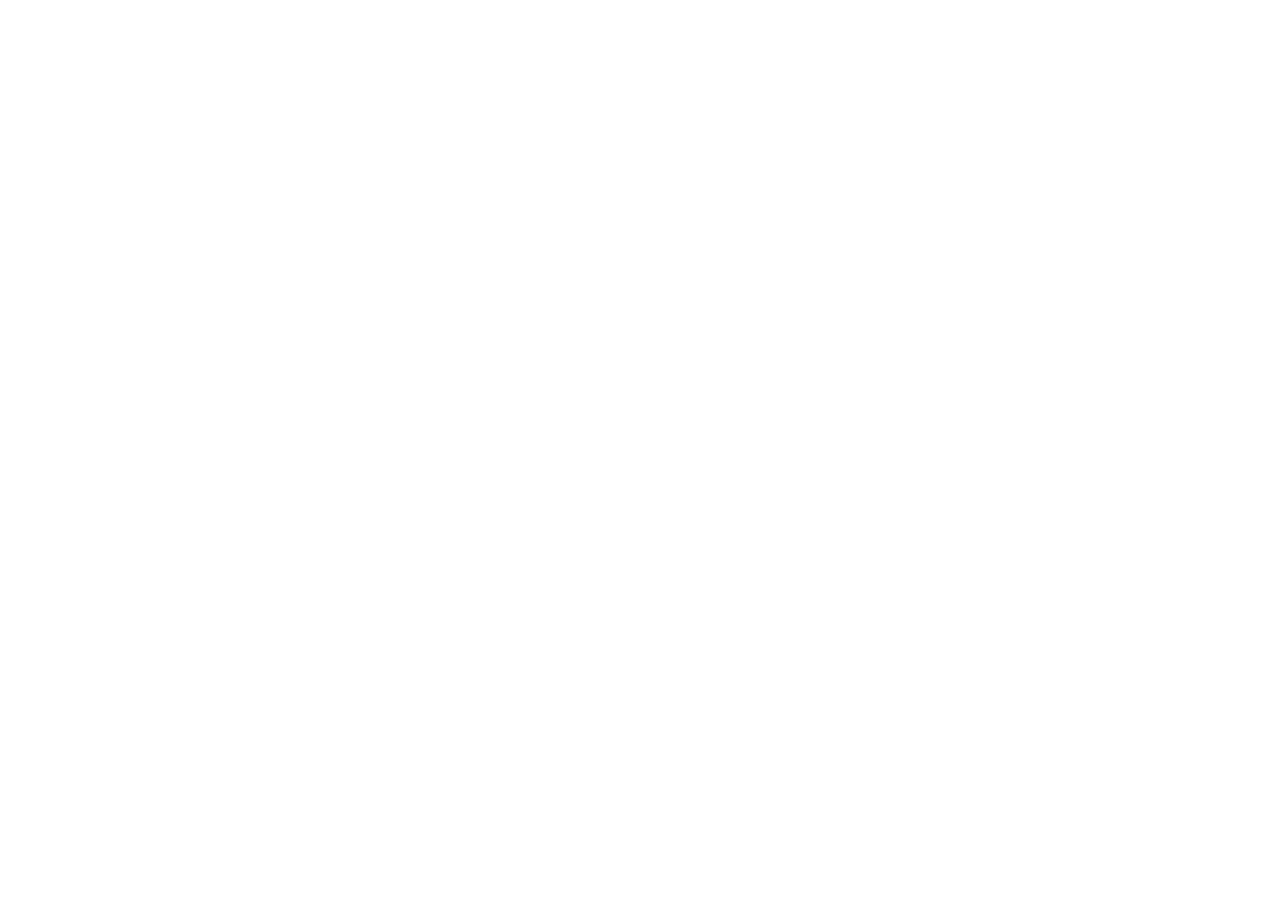
==== index.html @ 3a345330 "Create index.html" ====
<!DOCTYPE html>
<html lang="en">
<head>
  <meta charset="UTF-8">
  <meta name="viewport" content="width=device-width, initial-scale=1.0">
  <meta name="description" content="DVigezzi — Personal portfolio, professional services and creative work.">
  <title>DVigezzi | Personal Portfolio</title>
  <style>
    :root {
      --dark: #111827;
      --ink: #1f2937;
      --muted: #6b7280;
      --accent: #2563eb;
      --light: #f8fafc;
      --white: #ffffff;
    }

    * { box-sizing: border-box; margin: 0; padding: 0; }

    html { scroll-behavior: smooth; }
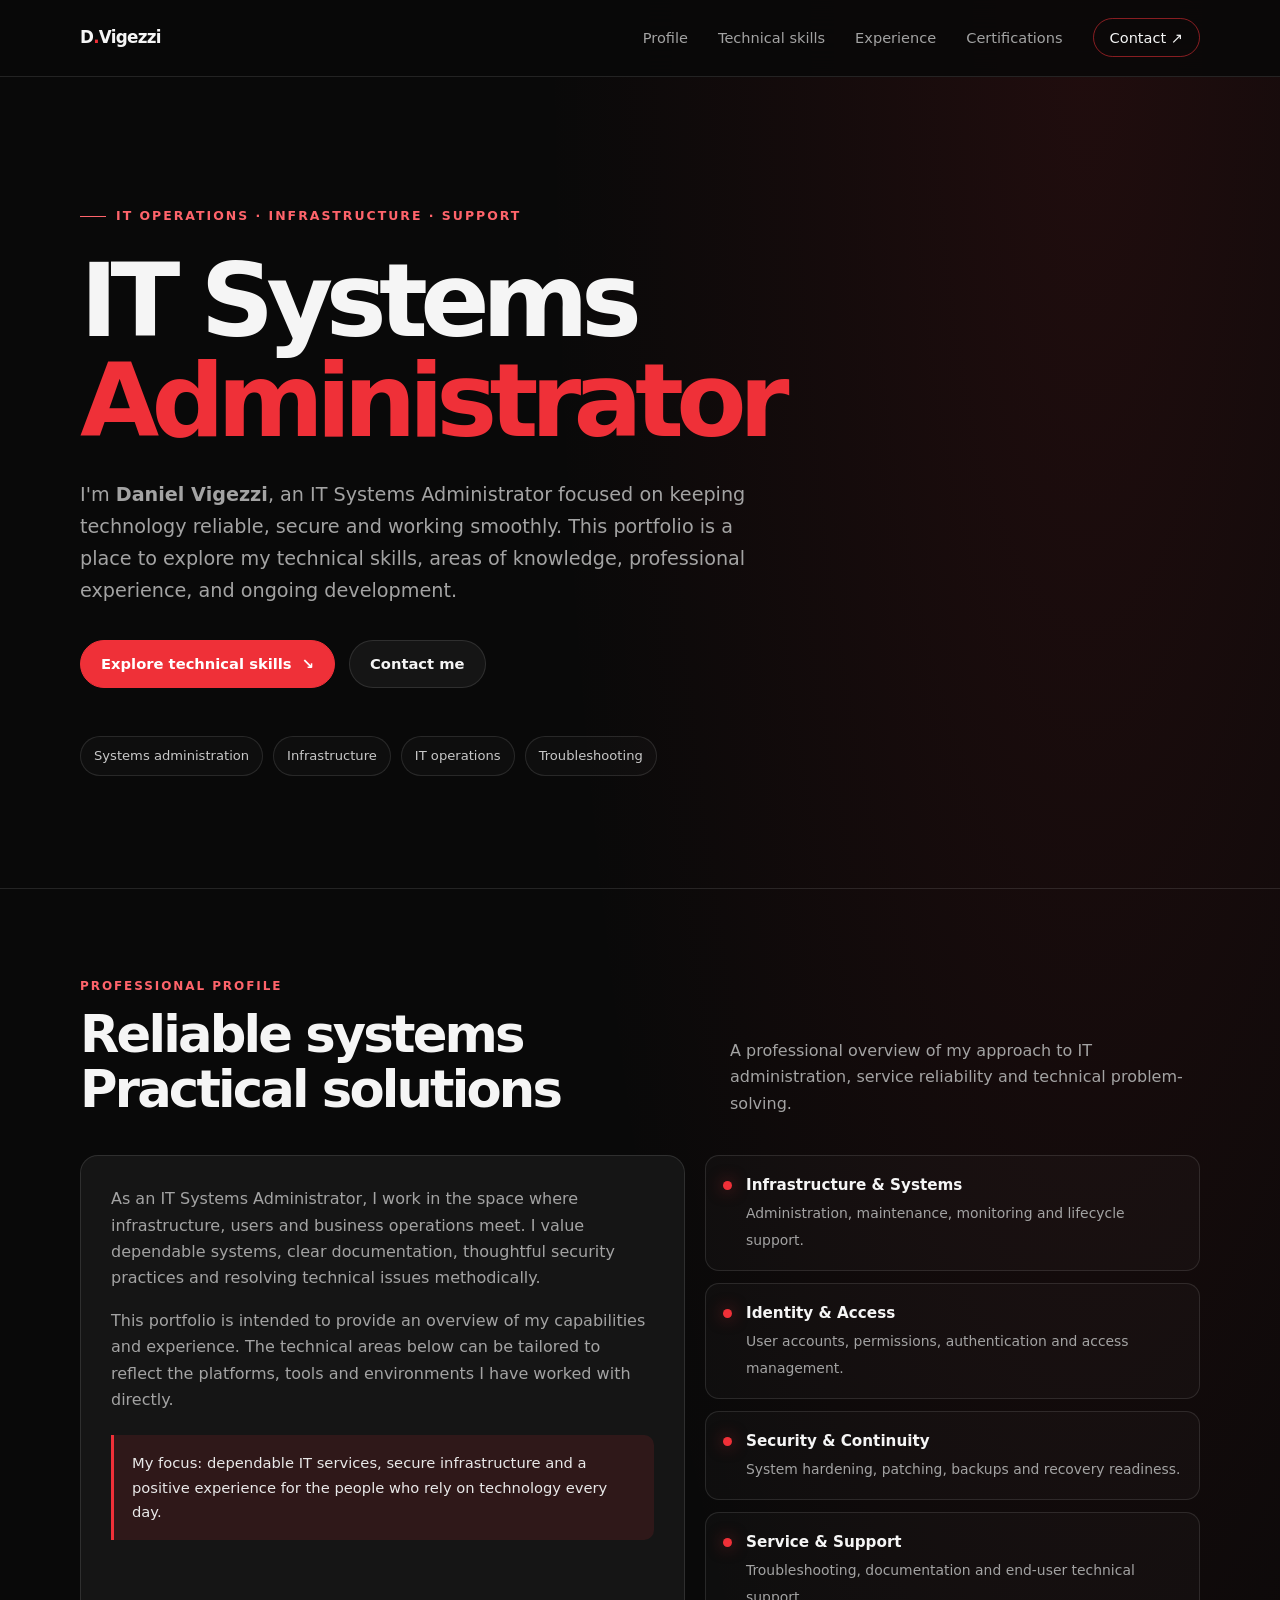
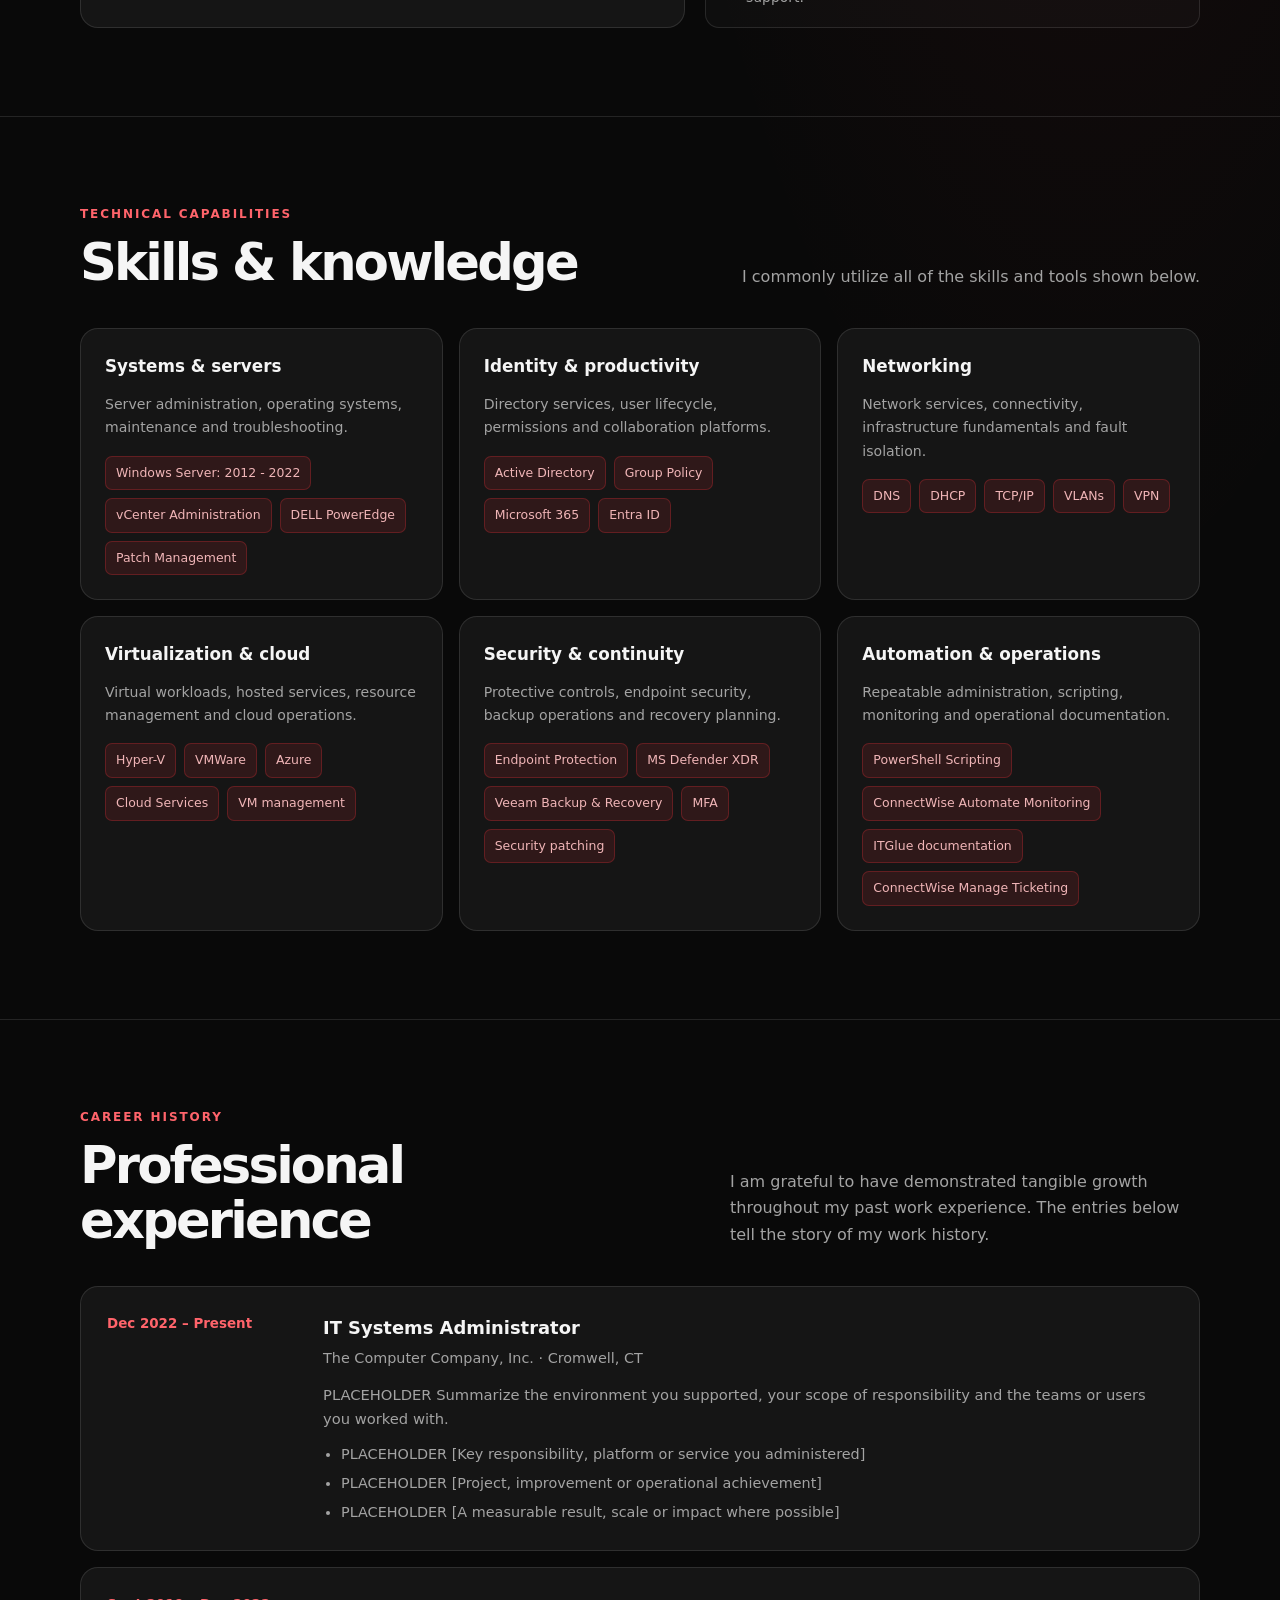
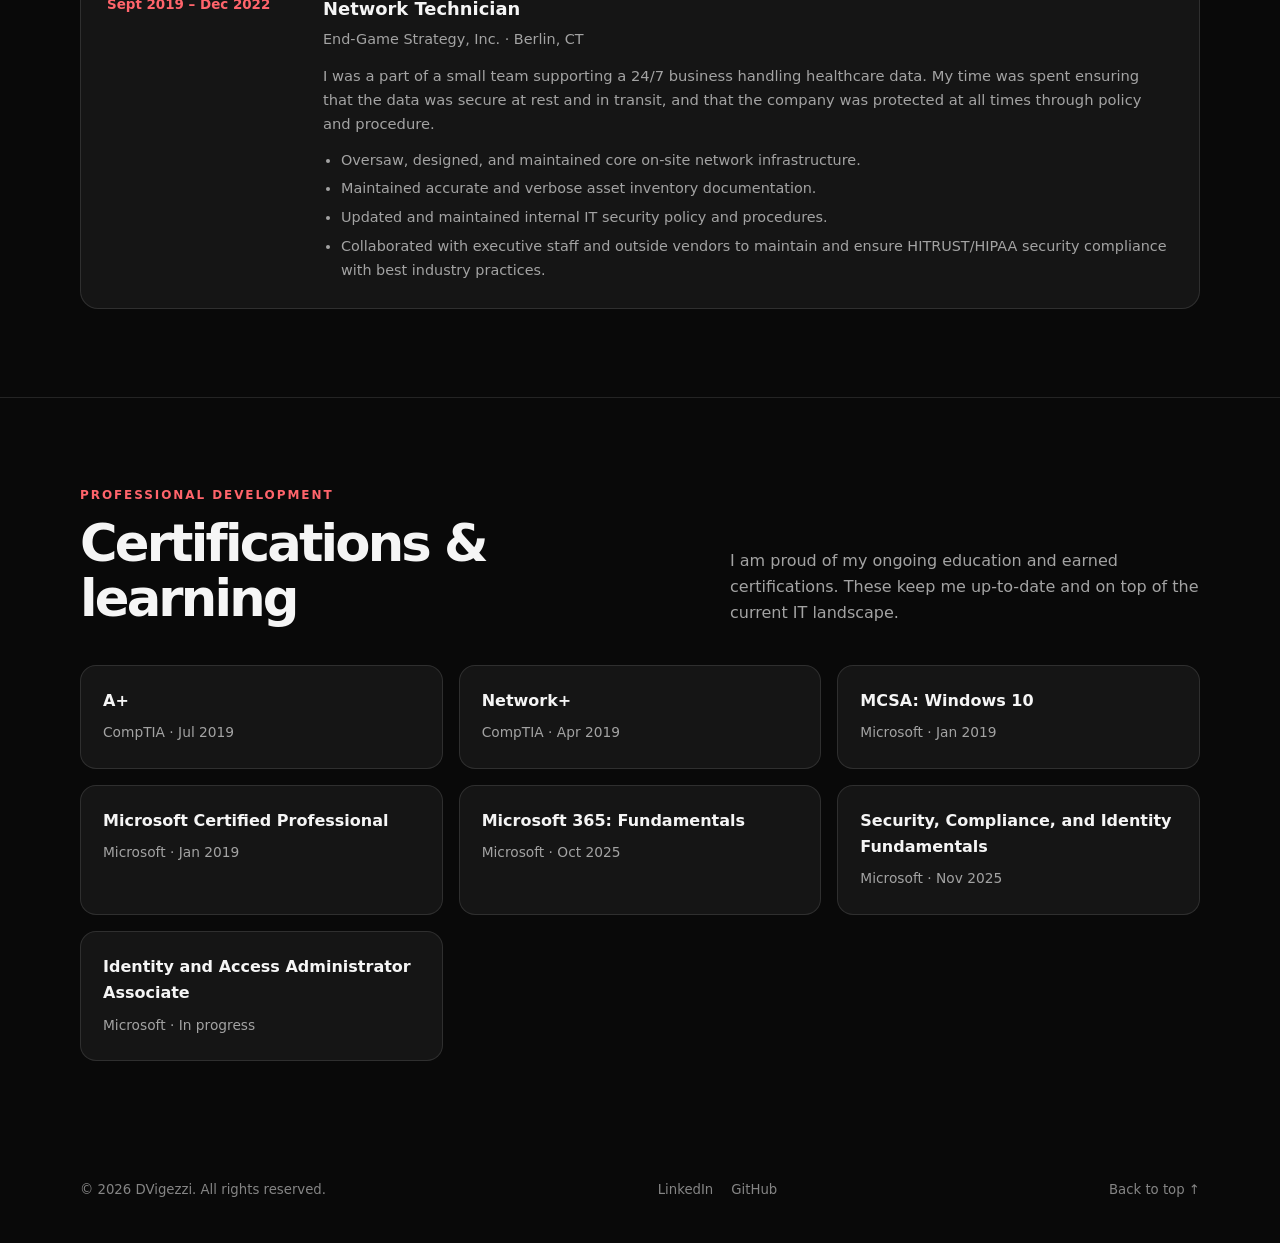
==== commit 3ffa473b: "Update index.html" ====
--- a/index.html
+++ b/index.html
@@ -1,21 +1,533 @@
-
 <!DOCTYPE html>
 <html lang="en">
 <head>
   <meta charset="UTF-8">
   <meta name="viewport" content="width=device-width, initial-scale=1.0">
-  <meta name="description" content="DVigezzi — Personal portfolio, professional services and creative work.">
-  <title>DVigezzi | Personal Portfolio</title>
+  <meta name="description" content="DVigezzi — IT Systems Administrator portfolio, technical skills, experience and professional background.">
+  <meta name="theme-color" content="#090909">
+  <title>DVigezzi | IT Systems Administrator</title>
   <style>
     :root {
-      --dark: #111827;
-      --ink: #1f2937;
-      --muted: #6b7280;
-      --accent: #2563eb;
-      --light: #f8fafc;
-      --white: #ffffff;
+      color-scheme: dark;
+      --bg: #090909;
+      --bg-soft: #111111;
+      --surface: #151515;
+      --surface-hover: #1c1c1c;
+      --ink: #f5f5f5;
+      --muted: #a3a3a3;
+      --line: rgba(255,255,255,.11);
+      --accent: #ef3038;
+      --accent-soft: rgba(239,48,56,.12);
+      --max-width: 1120px;
+      --radius: 18px;
+      --shadow: 0 24px 70px rgba(0,0,0,.4);
     }
 
     * { box-sizing: border-box; margin: 0; padding: 0; }
-
-    html { scroll-behavior: smooth; }
+    html { scroll-behavior: smooth; scroll-padding-top: 90px; }
+    body {
+      min-height: 100vh;
+      color: var(--ink);
+      background:
+        radial-gradient(ellipse at 85% 0%, rgba(239,48,56,.10), transparent 34rem),
+        var(--bg);
+      font-family: Inter, ui-sans-serif, system-ui, -apple-system, BlinkMacSystemFont, "Segoe UI", sans-serif;
+      line-height: 1.65;
+      -webkit-font-smoothing: antialiased;
+    }
+    a { color: inherit; text-decoration: none; }
+    button { font: inherit; }
+    .wrap { width: min(var(--max-width), calc(100% - 48px)); margin-inline: auto; }
+    .skip-link { position: absolute; left: 12px; top: -60px; z-index: 100; padding: 10px 14px; color: white; background: var(--accent); border-radius: 8px; }
+    .skip-link:focus { top: 12px; }
+    .site-header { position: sticky; top: 0; z-index: 50; border-bottom: 1px solid var(--line); background: rgba(9,9,9,.86); backdrop-filter: blur(18px); }
+    .nav { min-height: 76px; display: flex; align-items: center; justify-content: space-between; gap: 24px; }
+    .brand { font-size: 1.05rem; font-weight: 800; letter-spacing: -.045em; }
+    .brand span { color: var(--accent); }
+    .nav-links { display: flex; align-items: center; gap: 30px; list-style: none; }
+    .nav-links a { color: var(--muted); font-size: .91rem; transition: color .2s ease; }
+    .nav-links a:hover, .nav-links a:focus-visible { color: var(--ink); }
+    .nav-cta { padding: 10px 16px; border: 1px solid rgba(239,48,56,.55); border-radius: 999px; color: var(--ink) !important; }
+    .menu-toggle { display: none; width: 42px; height: 42px; border: 1px solid var(--line); border-radius: 12px; background: var(--surface); color: var(--ink); cursor: pointer; }
+
+    .hero { padding: 122px 0 112px; max-width: var(--max-width); }
+    .eyebrow { display: inline-flex; align-items: center; gap: 10px; margin-bottom: 24px; color: #ff646b; font-size: .78rem; font-weight: 750; letter-spacing: .16em; text-transform: uppercase; }
+    .eyebrow::before { content: ""; width: 26px; height: 1px; background: currentColor; }
+    h1 { max-width: 900px; font-size: clamp(3.2rem, 8vw, 6.4rem); line-height: .98; letter-spacing: -.075em; font-weight: 780; }
+    h1 .accent { color: var(--accent); }
+    .hero-copy { max-width: 700px; margin-top: 28px; color: var(--muted); font-size: clamp(1.02rem, 1.7vw, 1.2rem); }
+    .hero-actions { display: flex; flex-wrap: wrap; gap: 14px; margin-top: 34px; }
+    .button { display: inline-flex; align-items: center; justify-content: center; gap: 10px; min-height: 48px; padding: 0 20px; border-radius: 999px; border: 1px solid var(--line); font-size: .92rem; font-weight: 700; transition: transform .2s ease, background .2s ease, border-color .2s ease; }
+    .button:hover { transform: translateY(-2px); }
+    .button-primary { color: #fff; border-color: var(--accent); background: var(--accent); }
+    .button-primary:hover { background: #d9232b; }
+    .button-secondary { background: var(--surface); color: var(--ink); }
+    .hero-meta { display: flex; flex-wrap: wrap; gap: 10px; margin-top: 48px; }
+    .meta-pill { padding: 8px 13px; border: 1px solid var(--line); border-radius: 999px; color: #c8c8c8; background: rgba(255,255,255,.025); font-size: .82rem; }
+
+    .section { padding: 88px 0; border-top: 1px solid var(--line); }
+    .section-heading { display: flex; justify-content: space-between; align-items: end; gap: 28px; margin-bottom: 38px; }
+    .section-kicker { color: #ff646b; font-size: .75rem; font-weight: 750; letter-spacing: .16em; text-transform: uppercase; }
+    h2 { margin-top: 10px; font-size: clamp(2rem, 4vw, 3.25rem); line-height: 1.08; letter-spacing: -.055em; }
+    .section-intro { max-width: 470px; color: var(--muted); }
+    .about-grid { display: grid; grid-template-columns: 1.1fr .9fr; gap: 20px; }
+    .panel { padding: 30px; border: 1px solid var(--line); border-radius: var(--radius); background: var(--surface); }
+    .panel p { color: var(--muted); }
+    .panel p + p { margin-top: 16px; }
+    .callout { margin-top: 22px; padding: 16px 18px; border-left: 3px solid var(--accent); background: var(--accent-soft); color: #e8e8e8; border-radius: 0 10px 10px 0; font-size: .92rem; }
+    .focus-list { display: grid; gap: 12px; }
+    .focus-item { display: flex; gap: 14px; align-items: flex-start; padding: 17px; border: 1px solid var(--line); border-radius: 14px; background: rgba(255,255,255,.025); }
+    .focus-mark { flex: 0 0 9px; height: 9px; margin-top: 8px; border-radius: 50%; background: var(--accent); box-shadow: 0 0 16px rgba(239,48,56,.5); }
+    .focus-item strong { display: block; margin-bottom: 2px; font-size: .95rem; }
+    .focus-item span { color: var(--muted); font-size: .87rem; }
+
+    .skill-grid { display: grid; grid-template-columns: repeat(3, 1fr); gap: 16px; }
+    .skill-card { padding: 24px; border: 1px solid var(--line); border-radius: var(--radius); background: var(--surface); }
+    .skill-card h3 { margin-bottom: 12px; font-size: 1.05rem; }
+    .skill-card p { margin-bottom: 16px; color: var(--muted); font-size: .88rem; }
+    .tags { display: flex; flex-wrap: wrap; gap: 8px; }
+    .tag { padding: 6px 10px; border: 1px solid rgba(239,48,56,.27); border-radius: 7px; color: #f0b5b7; background: var(--accent-soft); font-size: .78rem; }
+
+    .experience-list { display: grid; gap: 16px; }
+    .experience { display: grid; grid-template-columns: 190px 1fr; gap: 26px; padding: 26px; border: 1px solid var(--line); border-radius: var(--radius); background: var(--surface); }
+    .experience-date { color: #ff646b; font-size: .84rem; font-weight: 700; }
+    .experience h3 { margin-bottom: 4px; font-size: 1.12rem; }
+    .experience .company { margin-bottom: 12px; color: var(--muted); font-size: .9rem; }
+    .experience p { color: var(--muted); font-size: .92rem; }
+    .experience ul { margin: 12px 0 0 18px; color: var(--muted); font-size: .9rem; }
+    .experience li + li { margin-top: 5px; }
+
+    .cert-grid { display: grid; grid-template-columns: repeat(3, 1fr); gap: 16px; }
+    .cert { padding: 22px; border: 1px solid var(--line); border-radius: 16px; background: var(--surface); }
+    .cert strong { display: block; margin-bottom: 5px; }
+    .cert span { color: var(--muted); font-size: .86rem; }
+
+    .contact-panel { display: flex; align-items: center; justify-content: space-between; gap: 30px; padding: clamp(28px, 5vw, 54px); border: 1px solid rgba(239,48,56,.32); border-radius: 24px; background: linear-gradient(115deg, rgba(239,48,56,.13), rgba(255,255,255,.025)); }
+    .contact-panel p { max-width: 550px; margin-top: 12px; color: var(--muted); }
+    footer { padding: 30px 0 42px; color: #858585; font-size: .83rem; }
+    .footer-inner { display: flex; justify-content: space-between; align-items: center; gap: 20px; }
+    .socials { display: flex; gap: 18px; }
+    .socials a:hover { color: var(--ink); }
+
+    .reveal { opacity: 0; transform: translateY(18px); transition: opacity .65s ease, transform .65s ease; }
+    .reveal.visible { opacity: 1; transform: translateY(0); }
+    :focus-visible { outline: 2px solid #ff646b; outline-offset: 4px; }
+
+
+    /* Contact modal */
+    .modal-open { overflow: hidden; }
+    .contact-modal {
+      position: fixed;
+      inset: 0;
+      z-index: 100;
+      display: none;
+      align-items: center;
+      justify-content: center;
+      padding: 24px;
+      overflow-y: auto;
+      background: rgba(0,0,0,.78);
+      backdrop-filter: blur(8px);
+    }
+    .contact-modal.open { display: flex; }
+    .contact-dialog {
+      position: relative;
+      width: min(100%, 620px);
+      max-height: calc(100vh - 48px);
+      overflow-y: auto;
+      padding: clamp(24px, 5vw, 42px);
+      border: 1px solid rgba(239,48,56,.35);
+      border-radius: 22px;
+      background: #111;
+      box-shadow: 0 30px 90px rgba(0,0,0,.65);
+    }
+    .contact-close {
+      position: absolute;
+      top: 14px;
+      right: 17px;
+      width: 40px;
+      height: 40px;
+      border: 1px solid var(--line);
+      border-radius: 50%;
+      background: var(--surface);
+      color: var(--ink);
+      font-size: 1.7rem;
+      line-height: 1;
+      cursor: pointer;
+    }
+    .contact-dialog h2 { margin: 8px 44px 0 0; }
+    .contact-dialog-intro { margin: 10px 0 24px; color: var(--muted); }
+    .contact-form { display: grid; gap: 15px; }
+    .contact-form label {
+      display: grid;
+      gap: 7px;
+      color: #e8e8e8;
+      font-size: .9rem;
+      font-weight: 650;
+    }
+    .contact-form input, .contact-form textarea {
+      width: 100%;
+      min-height: 46px;
+      padding: 11px 13px;
+      border: 1px solid rgba(255,255,255,.16);
+      border-radius: 10px;
+      background: #090909;
+      color: var(--ink);
+      font: inherit;
+    }
+    .contact-form textarea { min-height: 140px; resize: vertical; }
+    .contact-form input:focus, .contact-form textarea:focus {
+      outline: 2px solid var(--accent);
+      outline-offset: 2px;
+    }
+    .contact-form button:disabled { opacity: .65; cursor: wait; transform: none; }
+    .form-status { min-height: 1.4em; font-size: .9rem; }
+    .form-status.success { color: #75d69a; }
+    .form-status.error { color: #ff777d; }
+    .contact-privacy { color: var(--muted); font-size: .78rem; }
+    .hp-field {
+      position: absolute !important;
+      left: -10000px !important;
+      width: 1px !important;
+      height: 1px !important;
+      overflow: hidden !important;
+    }
+    @media (max-width: 620px) {
+      .contact-modal { padding: 12px; }
+      .contact-dialog { max-height: calc(100vh - 24px); }
+    }
+
+    @media (max-width: 800px) {
+      .hero { padding-top: 92px; }
+      .skill-grid, .cert-grid { grid-template-columns: 1fr 1fr; }
+      .section-heading { align-items: start; flex-direction: column; }
+    }
+    @media (max-width: 620px) {
+      .wrap { width: min(var(--max-width), calc(100% - 32px)); }
+      .nav { min-height: 68px; }
+      .menu-toggle { display: inline-grid; place-items: center; }
+      .nav-links { position: absolute; top: 68px; left: 16px; right: 16px; display: none; flex-direction: column; align-items: stretch; gap: 0; padding: 10px; border: 1px solid var(--line); border-radius: 16px; background: #111; box-shadow: var(--shadow); }
+      .nav-links.open { display: flex; }
+      .nav-links a { display: block; padding: 12px; }
+      .nav-cta { text-align: center; margin-top: 5px; }
+      .hero { padding: 76px 0 70px; }
+      .section { padding: 68px 0; }
+      .about-grid, .skill-grid, .cert-grid { grid-template-columns: 1fr; }
+      .experience { grid-template-columns: 1fr; gap: 8px; }
+      .contact-panel { align-items: start; flex-direction: column; }
+      .footer-inner { align-items: start; flex-direction: column; }
+    }
+    @media (prefers-reduced-motion: reduce) {
+      html { scroll-behavior: auto; }
+      *, *::before, *::after { transition-duration: .01ms !important; animation-duration: .01ms !important; }
+      .reveal { opacity: 1; transform: none; }
+    }
+  </style>
+</head>
+<body>
+  <a class="skip-link" href="#main">Skip to content</a>
+
+  <header class="site-header">
+    <nav class="nav wrap" aria-label="Main navigation">
+      <a class="brand" href="#home" aria-label="DVigezzi home">D<span>.</span>Vigezzi</a>
+      <button class="menu-toggle" type="button" aria-label="Open navigation" aria-expanded="false" aria-controls="nav-links">☰</button>
+      <ul class="nav-links" id="nav-links">
+        <li><a href="#about">Profile</a></li>
+        <li><a href="#skills">Technical skills</a></li>
+        <li><a href="#experience">Experience</a></li>
+        <li><a href="#certifications">Certifications</a></li>
+        <li><a class="nav-cta contact-trigger" href="#contact">Contact ↗</a></li>
+      </ul>
+    </nav>
+  </header>
+
+  <main id="main">
+    <section class="hero wrap" id="home">
+      <div class="reveal">
+        <p class="eyebrow">IT Operations · Infrastructure · Support</p>
+        <h1>IT Systems<br><span class="accent">Administrator</span></h1>
+        <p class="hero-copy">
+          I'm <strong>Daniel Vigezzi</strong>, an IT Systems Administrator focused on keeping
+          technology reliable, secure and working smoothly. This portfolio is a place to explore my technical skills, areas of knowledge, professional experience, and ongoing development.
+        </p>
+        <div class="hero-actions">
+          <a class="button button-primary" href="#skills">Explore technical skills <span aria-hidden="true">↘</span></a>
+          <a class="button button-secondary contact-trigger" href="#contact">Contact me</a>
+        </div>
+        <div class="hero-meta" aria-label="Professional focus">
+          <span class="meta-pill">Systems administration</span>
+          <span class="meta-pill">Infrastructure</span>
+          <span class="meta-pill">IT operations</span>
+          <span class="meta-pill">Troubleshooting</span>
+        </div>
+      </div>
+    </section>
+
+    <section class="section" id="about">
+      <div class="wrap">
+        <div class="section-heading reveal">
+          <div><p class="section-kicker">Professional profile</p><h2>Reliable systems<br>Practical solutions</h2></div>
+          <p class="section-intro">A professional overview of my approach to IT administration, service reliability and technical problem-solving.</p>
+        </div>
+        <div class="about-grid">
+          <div class="panel reveal">
+            <p>As an IT Systems Administrator, I work in the space where infrastructure, users and business operations meet. I value dependable systems, clear documentation, thoughtful security practices and resolving technical issues methodically.</p>
+            <p>This portfolio is intended to provide an overview of my capabilities and experience. The technical areas below can be tailored to reflect the platforms, tools and environments I have worked with directly.</p>
+            <div class="callout">My focus: dependable IT services, secure infrastructure and a positive experience for the people who rely on technology every day.</div>
+          </div>
+          <div class="focus-list reveal">
+            <div class="focus-item"><span class="focus-mark"></span><div><strong>Infrastructure & Systems</strong><span>Administration, maintenance, monitoring and lifecycle support.</span></div></div>
+            <div class="focus-item"><span class="focus-mark"></span><div><strong>Identity & Access</strong><span>User accounts, permissions, authentication and access management.</span></div></div>
+            <div class="focus-item"><span class="focus-mark"></span><div><strong>Security & Continuity</strong><span>System hardening, patching, backups and recovery readiness.</span></div></div>
+            <div class="focus-item"><span class="focus-mark"></span><div><strong>Service & Support</strong><span>Troubleshooting, documentation and end-user technical support.</span></div></div>
+          </div>
+        </div>
+      </div>
+    </section>
+
+    <section class="section" id="skills">
+      <div class="wrap">
+        <div class="section-heading reveal">
+          <div><p class="section-kicker">Technical capabilities</p><h2>Skills & knowledge</h2></div>
+          <p class="section-intro">I commonly utilize all of the skills and tools shown below.</p>
+        </div>
+        <div class="skill-grid">
+          <article class="skill-card reveal">
+            <h3>Systems & servers</h3>
+            <p>Server administration, operating systems, maintenance and troubleshooting.</p>
+            <div class="tags"><span class="tag">Windows Server: 2012 - 2022</span><span class="tag">vCenter Administration</span><span class="tag">DELL PowerEdge</span><span class="tag">Patch Management</span></div>
+          </article>
+          <article class="skill-card reveal">
+            <h3>Identity & productivity</h3>
+            <p>Directory services, user lifecycle, permissions and collaboration platforms.</p>
+            <div class="tags"><span class="tag">Active Directory</span><span class="tag">Group Policy</span><span class="tag">Microsoft 365</span><span class="tag">Entra ID</span></div>
+          </article>
+          <article class="skill-card reveal">
+            <h3>Networking</h3>
+            <p>Network services, connectivity, infrastructure fundamentals and fault isolation.</p>
+            <div class="tags"><span class="tag">DNS</span><span class="tag">DHCP</span><span class="tag">TCP/IP</span><span class="tag">VLANs</span><span class="tag">VPN</span></div>
+          </article>
+          <article class="skill-card reveal">
+            <h3>Virtualization & cloud</h3>
+            <p>Virtual workloads, hosted services, resource management and cloud operations.</p>
+            <div class="tags"><span class="tag">Hyper-V</span><span class="tag">VMWare</span><span class="tag">Azure</span><span class="tag">Cloud Services</span><span class="tag">VM management</span></div>
+          </article>
+          <article class="skill-card reveal">
+            <h3>Security & continuity</h3>
+            <p>Protective controls, endpoint security, backup operations and recovery planning.</p>
+            <div class="tags"><span class="tag">Endpoint Protection</span><span class="tag">MS Defender XDR</span><span class="tag">Veeam Backup & Recovery</span><span class="tag">MFA</span><span class="tag">Security patching</span></div>
+          </article>
+          <article class="skill-card reveal">
+            <h3>Automation & operations</h3>
+            <p>Repeatable administration, scripting, monitoring and operational documentation.</p>
+            <div class="tags"><span class="tag">PowerShell Scripting</span><span class="tag">ConnectWise Automate Monitoring</span><span class="tag">ITGlue documentation</span><span class="tag">ConnectWise Manage Ticketing</span></div>
+          </article>
+        </div>
+      </div>
+    </section>
+
+    <section class="section" id="experience">
+      <div class="wrap">
+        <div class="section-heading reveal">
+          <div><p class="section-kicker">Career history</p><h2>Professional experience</h2></div>
+          <p class="section-intro">I am grateful to have demonstrated tangible growth throughout my past work experience. The entries below tell the story of my work history.</p>
+        </div>
+        <div class="experience-list">
+          <article class="experience reveal">
+            <div class="experience-date">Dec 2022 – Present</div>
+            <div>
+              <h3>IT Systems Administrator</h3>
+              <div class="company">The Computer Company, Inc. · Cromwell, CT</div>
+              <p>PLACEHOLDER Summarize the environment you supported, your scope of responsibility and the teams or users you worked with.</p>
+              <ul><li>PLACEHOLDER [Key responsibility, platform or service you administered]</li><li>PLACEHOLDER [Project, improvement or operational achievement]</li><li>PLACEHOLDER [A measurable result, scale or impact where possible]</li></ul>
+            </div>
+          </article>
+          <article class="experience reveal">
+            <div class="experience-date">Sept 2019 – Dec 2022</div>
+            <div>
+              <h3>Network Technician</h3>
+              <div class="company">End-Game Strategy, Inc. · Berlin, CT</div>
+              <p>I was a part of a small team supporting a 24/7 business handling healthcare data. My time was spent ensuring that the data was secure at rest and in transit, and that the company was protected at all times through policy and procedure.</p>
+              <ul><li>Oversaw, designed, and maintained core on-site network infrastructure.</li><li>Maintained accurate and verbose asset inventory documentation.</li><li>Updated and maintained internal IT security policy and procedures.</li><li>Collaborated with executive staff and outside vendors to maintain and ensure HITRUST/HIPAA security compliance with best industry practices.</li></ul>
+            </div>
+          </article>
+        </div>
+      </div>
+    </section>
+
+    <section class="section" id="certifications">
+      <div class="wrap">
+        <div class="section-heading reveal">
+          <div><p class="section-kicker">Professional development</p><h2>Certifications & learning</h2></div>
+          <p class="section-intro">I am proud of my ongoing education and earned certifications. These keep me up-to-date and on top of the current IT landscape.</p>
+        </div>
+        <div class="cert-grid">
+          <div class="cert reveal"><strong>A+</strong><span>CompTIA · Jul 2019</span></div>
+          <div class="cert reveal"><strong>Network+</strong><span>CompTIA · Apr 2019</span></div>
+          <div class="cert reveal"><strong>MCSA: Windows 10</strong><span>Microsoft · Jan 2019</span></div>
+          <div class="cert reveal"><strong>Microsoft Certified Professional</strong><span>Microsoft · Jan 2019</span></div>
+          <div class="cert reveal"><strong>Microsoft 365: Fundamentals</strong><span>Microsoft · Oct 2025</span></div>
+          <div class="cert reveal"><strong>Security, Compliance, and Identity Fundamentals</strong><span>Microsoft · Nov 2025</span></div>
+          <div class="cert reveal"><strong>Identity and Access Administrator Associate</strong><span>Microsoft · In progress</span></div>
+        </div>
+      </div>
+    </section>
+
+  <div class="contact-modal" id="contact-modal" aria-hidden="true">
+    <section class="contact-dialog" role="dialog" aria-modal="true" aria-labelledby="contact-modal-title" aria-describedby="contact-modal-description">
+      <button class="contact-close" type="button" aria-label="Close contact form" data-contact-close>×</button>
+      <p class="section-kicker">Professional inquiries</p>
+      <h2 id="contact-modal-title">Let's connect.</h2>
+      <p class="contact-dialog-intro" id="contact-modal-description">Send a message and I'll get back to you as soon as I can.</p>
+      <form class="contact-form" id="contact-form">
+        <label>Name<input name="name" type="text" autocomplete="name" minlength="2" maxlength="100" required></label>
+        <label>Email<input name="email" type="email" autocomplete="email" maxlength="254" required></label>
+        <label>Subject<input name="subject" type="text" maxlength="120" required></label>
+        <label>Message<textarea name="message" minlength="10" maxlength="5000" required></textarea></label>
+        <label class="hp-field" aria-hidden="true">Leave this field empty<input name="website" type="text" tabindex="-1" autocomplete="off"></label>
+        <div class="cf-turnstile" data-sitekey="YOUR_TURNSTILE_SITE_KEY" data-action="contact" data-theme="dark"></div>
+        <button class="button button-primary" id="contact-submit" type="submit">Send message <span aria-hidden="true">↗</span></button>
+        <p class="form-status" id="contact-status" role="status" aria-live="polite"></p>
+        <p class="contact-privacy">Your email address is used only to reply to your message. It is not displayed on this website.</p>
+      </form>
+    </section>
+  </div>
+
+
+  <footer>
+    <div class="wrap footer-inner">
+      <span>© <span id="year"></span> DVigezzi. All rights reserved.</span>
+      <div class="socials">
+
+        <a href="https://www.linkedin.com/in/Daniel-Vigezzi" aria-label="LinkedIn Profile">LinkedIn</a>
+        <a href="https://github.com/dvigezzi" aria-label="GitHub Profile">GitHub</a>
+      </div>
+      <a href="#home">Back to top ↑</a>
+    </div>
+  </footer>
+
+  <script>
+    const menuButton = document.querySelector('.menu-toggle');
+    const navLinks = document.querySelector('.nav-links');
+
+    menuButton.addEventListener('click', () => {
+      const isOpen = navLinks.classList.toggle('open');
+      menuButton.setAttribute('aria-expanded', String(isOpen));
+      menuButton.setAttribute('aria-label', isOpen ? 'Close navigation' : 'Open navigation');
+      menuButton.textContent = isOpen ? '×' : '☰';
+    });
+
+    navLinks.querySelectorAll('a').forEach(link => {
+      link.addEventListener('click', () => {
+        navLinks.classList.remove('open');
+        menuButton.setAttribute('aria-expanded', 'false');
+        menuButton.setAttribute('aria-label', 'Open navigation');
+        menuButton.textContent = '☰';
+      });
+    });
+
+    document.getElementById('year').textContent = new Date().getFullYear();
+
+    const revealItems = document.querySelectorAll('.reveal');
+    if ('IntersectionObserver' in window && !window.matchMedia('(prefers-reduced-motion: reduce)').matches) {
+      const observer = new IntersectionObserver(entries => {
+        entries.forEach(entry => {
+          if (entry.isIntersecting) {
+            entry.target.classList.add('visible');
+            observer.unobserve(entry.target);
+          }
+        });
+      }, { threshold: 0.12 });
+      revealItems.forEach(item => observer.observe(item));
+    } else {
+      revealItems.forEach(item => item.classList.add('visible'));
+    }
+
+
+    // Contact modal and secure Worker submission.
+    const CONTACT_API_URL = 'https://dvigezzi-contact.YOUR_WORKER_SUBDOMAIN.workers.dev/contact';
+    const contactModal = document.getElementById('contact-modal');
+    const contactForm = document.getElementById('contact-form');
+    const contactStatus = document.getElementById('contact-status');
+    const contactSubmit = document.getElementById('contact-submit');
+    let lastContactTrigger = null;
+
+    function openContactModal(event) {
+      if (event) event.preventDefault();
+      lastContactTrigger = event?.currentTarget || document.activeElement;
+      contactModal.classList.add('open');
+      contactModal.setAttribute('aria-hidden', 'false');
+      document.body.classList.add('modal-open');
+      window.setTimeout(() => contactForm.querySelector('input[name="name"]').focus(), 40);
+    }
+    function closeContactModal() {
+      contactModal.classList.remove('open');
+      contactModal.setAttribute('aria-hidden', 'true');
+      document.body.classList.remove('modal-open');
+      if (lastContactTrigger && typeof lastContactTrigger.focus === 'function') lastContactTrigger.focus();
+    }
+    document.querySelectorAll('.contact-trigger, [data-contact-open]').forEach(el => el.addEventListener('click', openContactModal));
+    document.querySelector('[data-contact-close]').addEventListener('click', closeContactModal);
+    contactModal.addEventListener('click', event => { if (event.target === contactModal) closeContactModal(); });
+    document.addEventListener('keydown', event => {
+      if (event.key === 'Escape' && contactModal.classList.contains('open')) closeContactModal();
+      if (event.key === 'Tab' && contactModal.classList.contains('open')) {
+        const focusable = [...contactModal.querySelectorAll('button:not(:disabled), input:not([tabindex="-1"]), textarea, [tabindex="0"]')];
+        if (!focusable.length) return;
+        const first = focusable[0], last = focusable[focusable.length - 1];
+        if (event.shiftKey && document.activeElement === first) { event.preventDefault(); last.focus(); }
+        else if (!event.shiftKey && document.activeElement === last) { event.preventDefault(); first.focus(); }
+      }
+    });
+
+    contactForm.addEventListener('submit', async event => {
+      event.preventDefault();
+      contactStatus.textContent = '';
+      contactStatus.className = 'form-status';
+      if (CONTACT_API_URL.includes('YOUR_WORKER_SUBDOMAIN')) {
+        contactStatus.textContent = 'The contact form is not configured yet. Please use the website owner’s alternate contact method.';
+        contactStatus.classList.add('error');
+        return;
+      }
+      const formData = new FormData(contactForm);
+      const turnstileToken = formData.get('cf-turnstile-response');
+      if (!turnstileToken) {
+        contactStatus.textContent = 'Please complete the spam protection check.';
+        contactStatus.classList.add('error');
+        return;
+      }
+      const payload = {
+        name: formData.get('name'),
+        email: formData.get('email'),
+        subject: formData.get('subject'),
+        message: formData.get('message'),
+        website: formData.get('website'),
+        turnstileToken,
+      };
+      contactSubmit.disabled = true;
+      contactSubmit.textContent = 'Sending…';
+      try {
+        const response = await fetch(CONTACT_API_URL, {
+          method: 'POST',
+          headers: { 'Content-Type': 'application/json' },
+          body: JSON.stringify(payload),
+        });
+        const result = await response.json().catch(() => ({}));
+        if (!response.ok || !result.success) throw new Error(result.error || 'Unable to send your message. Please try again.');
+        contactStatus.textContent = 'Thanks — your message has been sent.';
+        contactStatus.classList.add('success');
+        contactForm.reset();
+        if (window.turnstile) window.turnstile.reset();
+      } catch (error) {
+        contactStatus.textContent = error.message || 'Something went wrong. Please try again.';
+        contactStatus.classList.add('error');
+        if (window.turnstile) window.turnstile.reset();
+      } finally {
+        contactSubmit.disabled = false;
+        contactSubmit.innerHTML = 'Send message <span aria-hidden="true">↗</span>';
+      }
+    });
+
+  </script>
+  <script src="https://challenges.cloudflare.com/turnstile/v0/api.js" async defer></script>
+</body>
+</html>
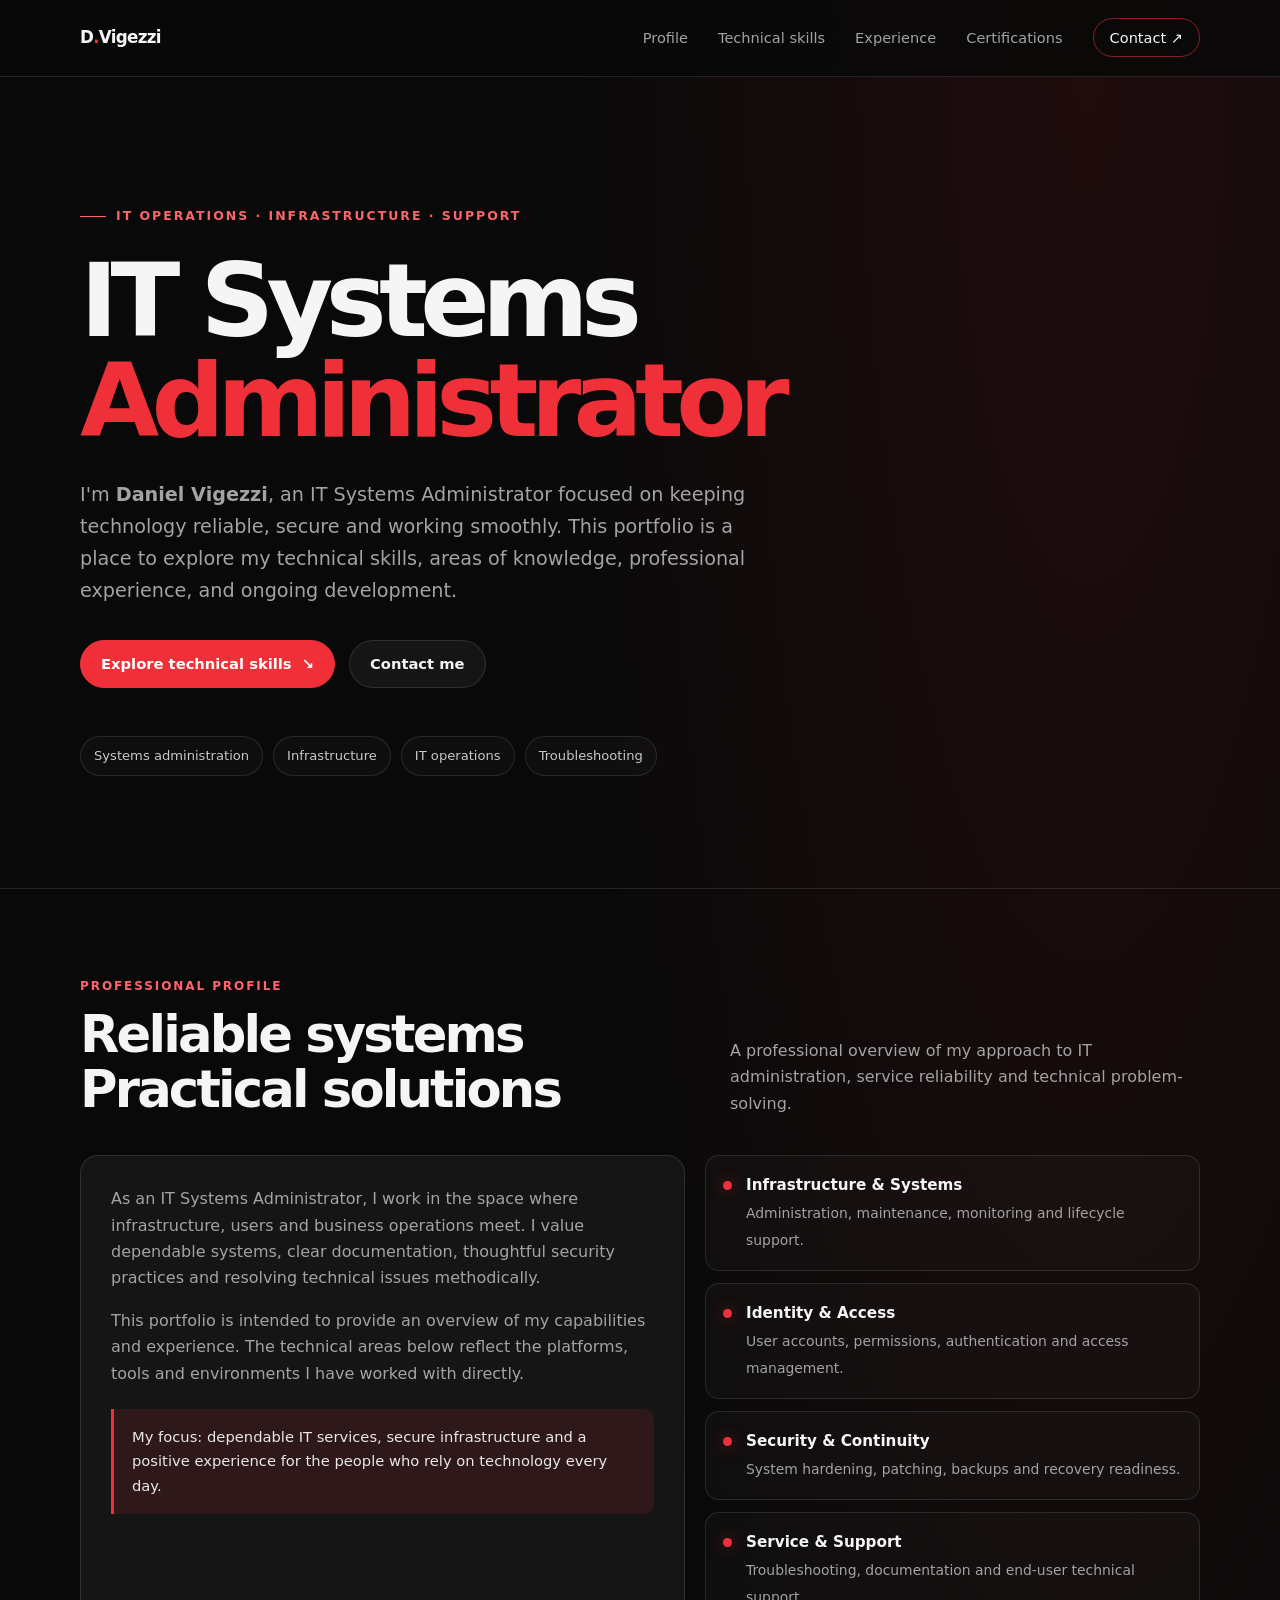
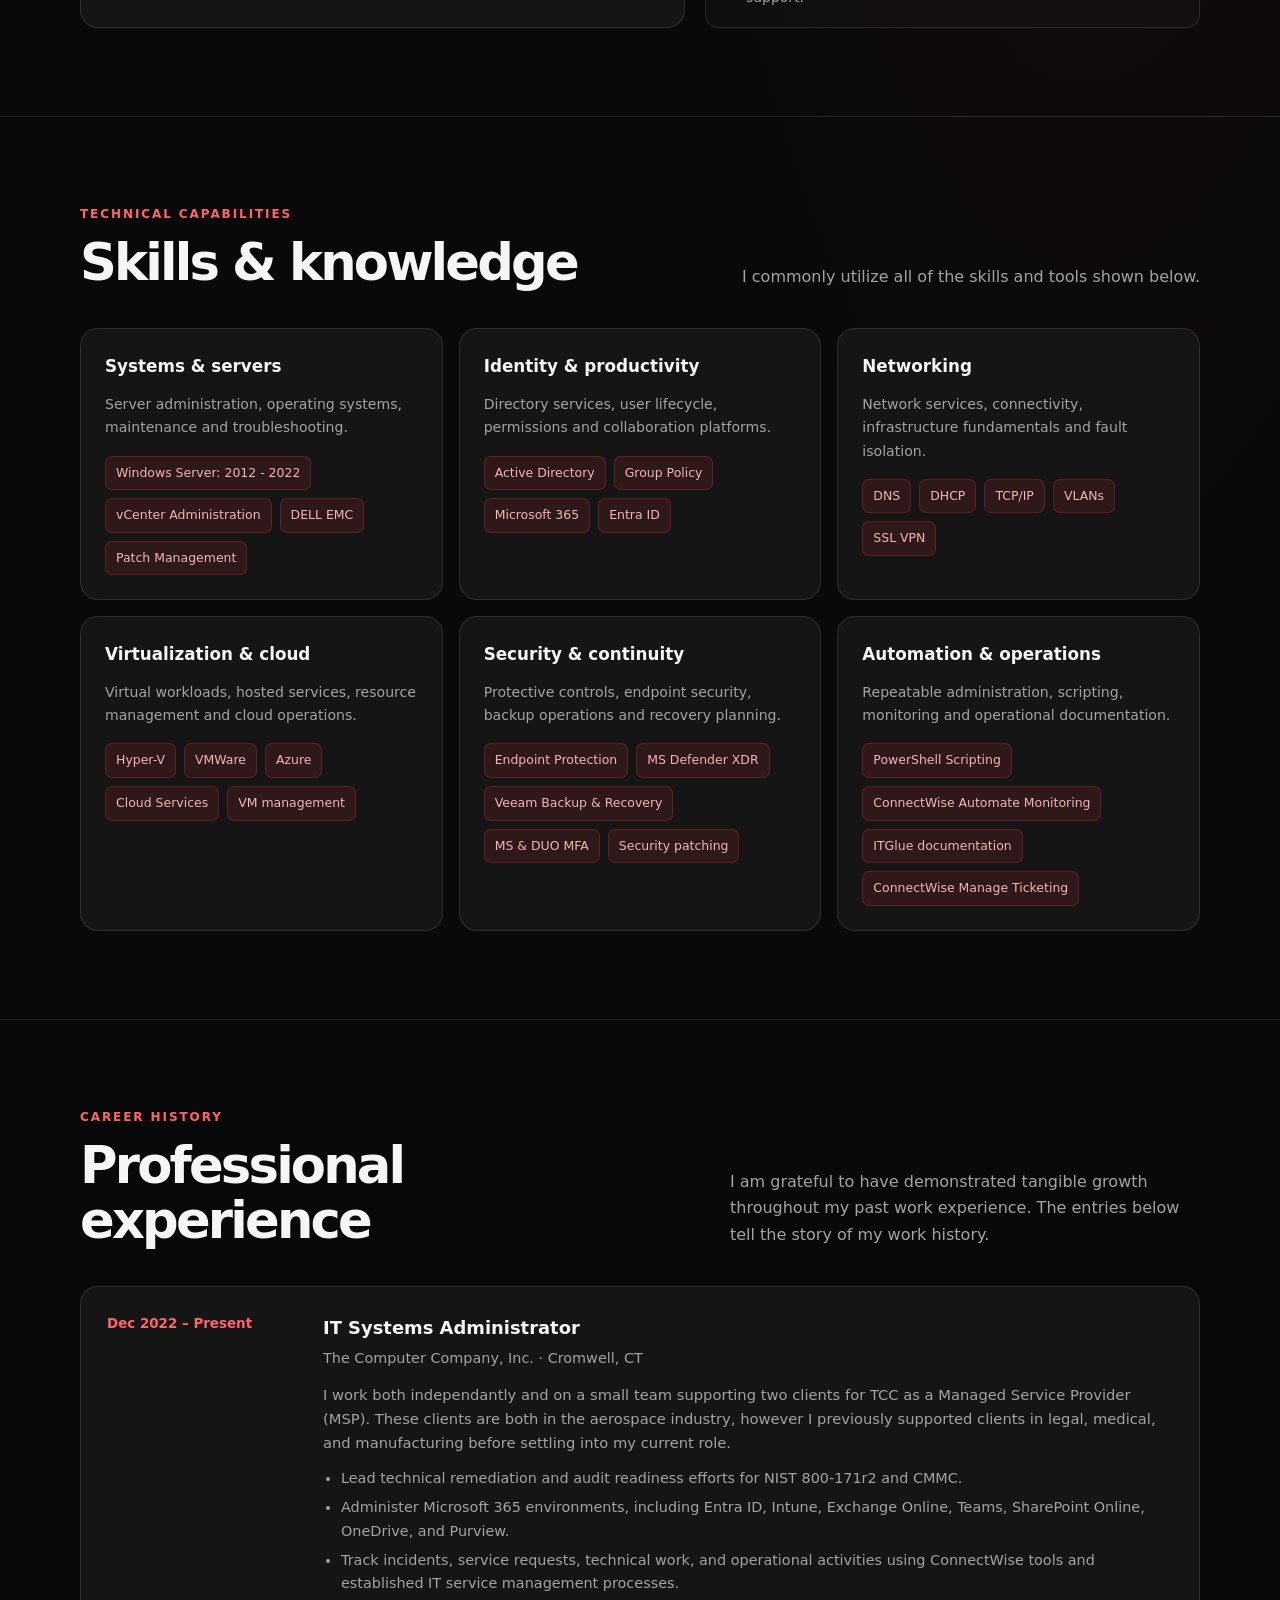
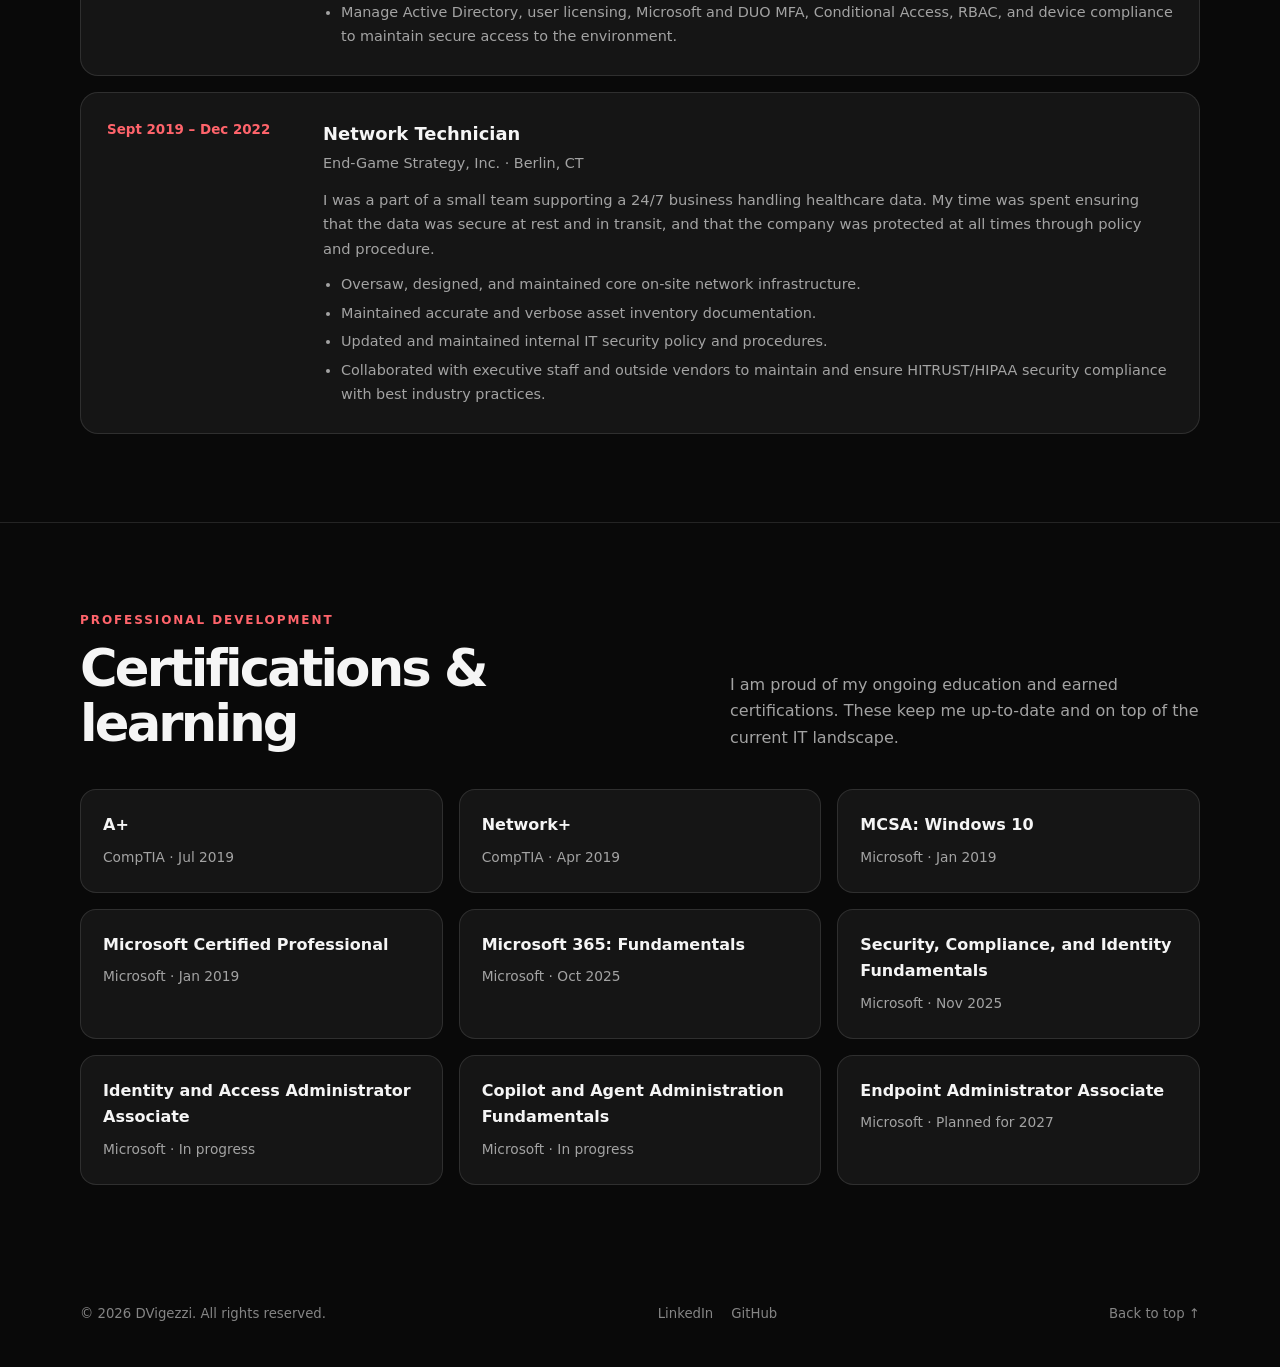
==== commit cc95fd7f: "Update index.html" ====
--- a/index.html
+++ b/index.html
@@ -271,7 +271,7 @@
         <div class="about-grid">
           <div class="panel reveal">
             <p>As an IT Systems Administrator, I work in the space where infrastructure, users and business operations meet. I value dependable systems, clear documentation, thoughtful security practices and resolving technical issues methodically.</p>
-            <p>This portfolio is intended to provide an overview of my capabilities and experience. The technical areas below can be tailored to reflect the platforms, tools and environments I have worked with directly.</p>
+            <p>This portfolio is intended to provide an overview of my capabilities and experience. The technical areas below reflect the platforms, tools and environments I have worked with directly.</p>
             <div class="callout">My focus: dependable IT services, secure infrastructure and a positive experience for the people who rely on technology every day.</div>
           </div>
           <div class="focus-list reveal">
@@ -294,7 +294,7 @@
           <article class="skill-card reveal">
             <h3>Systems & servers</h3>
             <p>Server administration, operating systems, maintenance and troubleshooting.</p>
-            <div class="tags"><span class="tag">Windows Server: 2012 - 2022</span><span class="tag">vCenter Administration</span><span class="tag">DELL PowerEdge</span><span class="tag">Patch Management</span></div>
+            <div class="tags"><span class="tag">Windows Server: 2012 - 2022</span><span class="tag">vCenter Administration</span><span class="tag">DELL EMC</span><span class="tag">Patch Management</span></div>
           </article>
           <article class="skill-card reveal">
             <h3>Identity & productivity</h3>
@@ -304,7 +304,7 @@
           <article class="skill-card reveal">
             <h3>Networking</h3>
             <p>Network services, connectivity, infrastructure fundamentals and fault isolation.</p>
-            <div class="tags"><span class="tag">DNS</span><span class="tag">DHCP</span><span class="tag">TCP/IP</span><span class="tag">VLANs</span><span class="tag">VPN</span></div>
+            <div class="tags"><span class="tag">DNS</span><span class="tag">DHCP</span><span class="tag">TCP/IP</span><span class="tag">VLANs</span><span class="tag">SSL VPN</span></div>
           </article>
           <article class="skill-card reveal">
             <h3>Virtualization & cloud</h3>
@@ -314,7 +314,7 @@
           <article class="skill-card reveal">
             <h3>Security & continuity</h3>
             <p>Protective controls, endpoint security, backup operations and recovery planning.</p>
-            <div class="tags"><span class="tag">Endpoint Protection</span><span class="tag">MS Defender XDR</span><span class="tag">Veeam Backup & Recovery</span><span class="tag">MFA</span><span class="tag">Security patching</span></div>
+            <div class="tags"><span class="tag">Endpoint Protection</span><span class="tag">MS Defender XDR</span><span class="tag">Veeam Backup & Recovery</span><span class="tag">MS & DUO MFA</span><span class="tag">Security patching</span></div>
           </article>
           <article class="skill-card reveal">
             <h3>Automation & operations</h3>
@@ -337,8 +337,8 @@
             <div>
               <h3>IT Systems Administrator</h3>
               <div class="company">The Computer Company, Inc. · Cromwell, CT</div>
-              <p>PLACEHOLDER Summarize the environment you supported, your scope of responsibility and the teams or users you worked with.</p>
-              <ul><li>PLACEHOLDER [Key responsibility, platform or service you administered]</li><li>PLACEHOLDER [Project, improvement or operational achievement]</li><li>PLACEHOLDER [A measurable result, scale or impact where possible]</li></ul>
+              <p>I work both independantly and on a small team supporting two clients for TCC as a Managed Service Provider (MSP). These clients are both in the aerospace industry, however I previously supported clients in legal, medical, and manufacturing before settling into my current role.</p>
+              <ul><li>Lead technical remediation and audit readiness efforts for NIST 800-171r2 and CMMC.</li><li>Administer Microsoft 365 environments, including Entra ID, Intune, Exchange Online, Teams, SharePoint Online, OneDrive, and Purview.</li><li>Track incidents, service requests, technical work, and operational activities using ConnectWise tools and established IT service management processes.</li><li>Manage Active Directory, user licensing, Microsoft and DUO MFA, Conditional Access, RBAC, and device compliance to maintain secure access to the environment.</li></ul>
             </div>
           </article>
           <article class="experience reveal">
@@ -368,6 +368,8 @@
           <div class="cert reveal"><strong>Microsoft 365: Fundamentals</strong><span>Microsoft · Oct 2025</span></div>
           <div class="cert reveal"><strong>Security, Compliance, and Identity Fundamentals</strong><span>Microsoft · Nov 2025</span></div>
           <div class="cert reveal"><strong>Identity and Access Administrator Associate</strong><span>Microsoft · In progress</span></div>
+          <div class="cert reveal"><strong>Copilot and Agent Administration Fundamentals</strong><span>Microsoft · In progress</span></div>
+          <div class="cert reveal"><strong>Endpoint Administrator Associate</strong><span>Microsoft · Planned for 2027</span></div>
         </div>
       </div>
     </section>
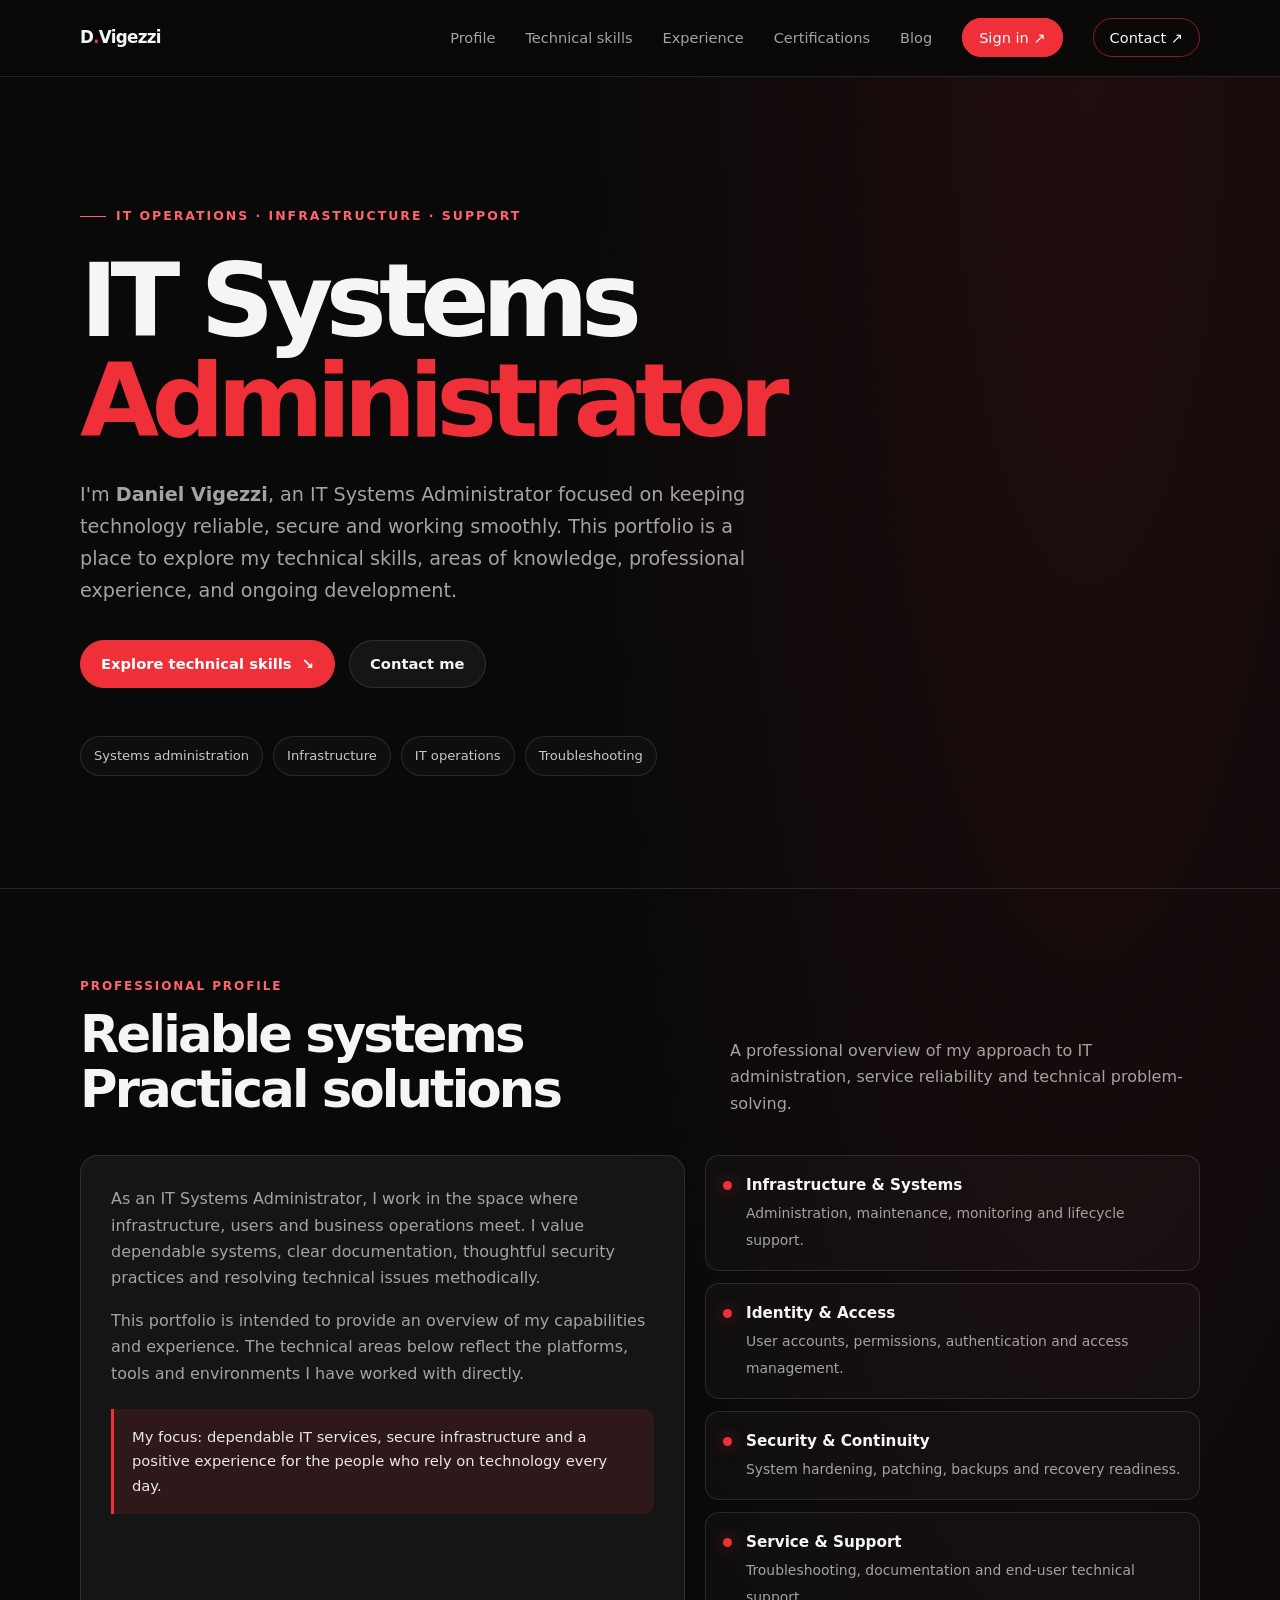
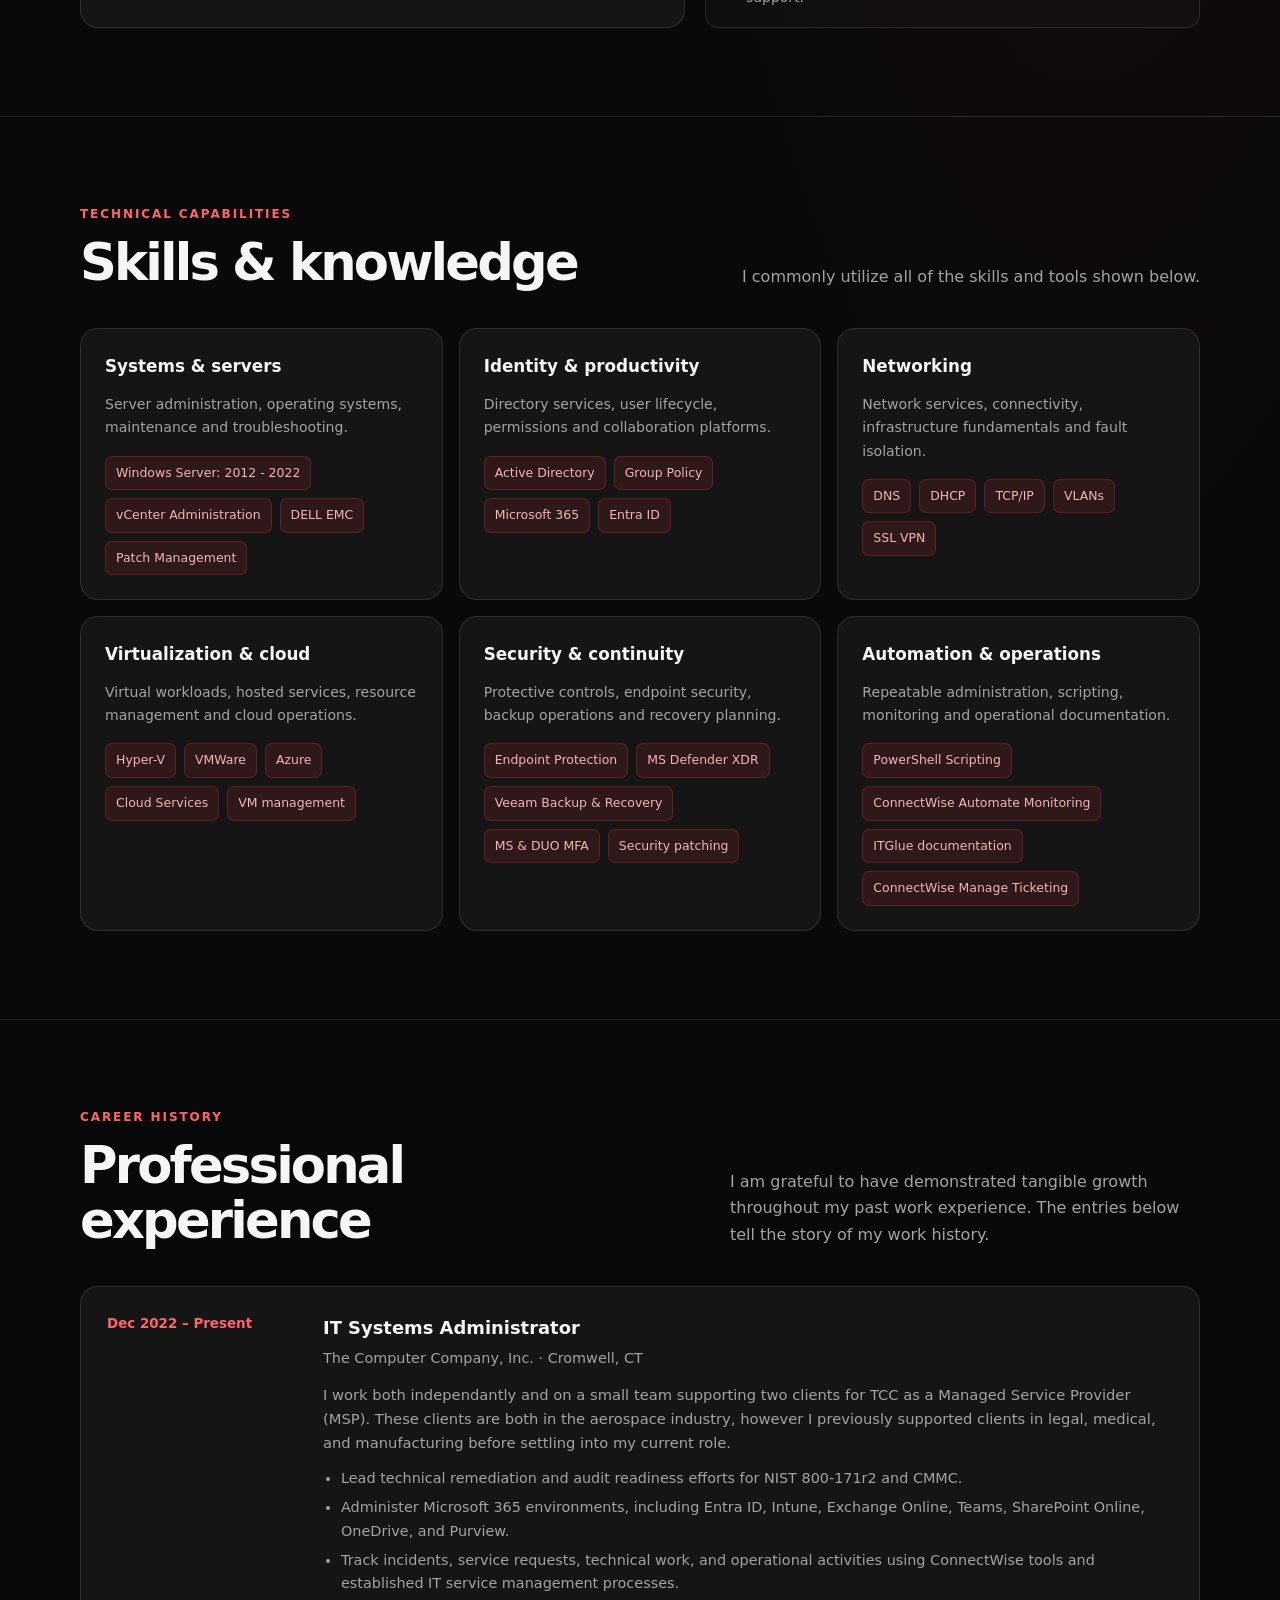
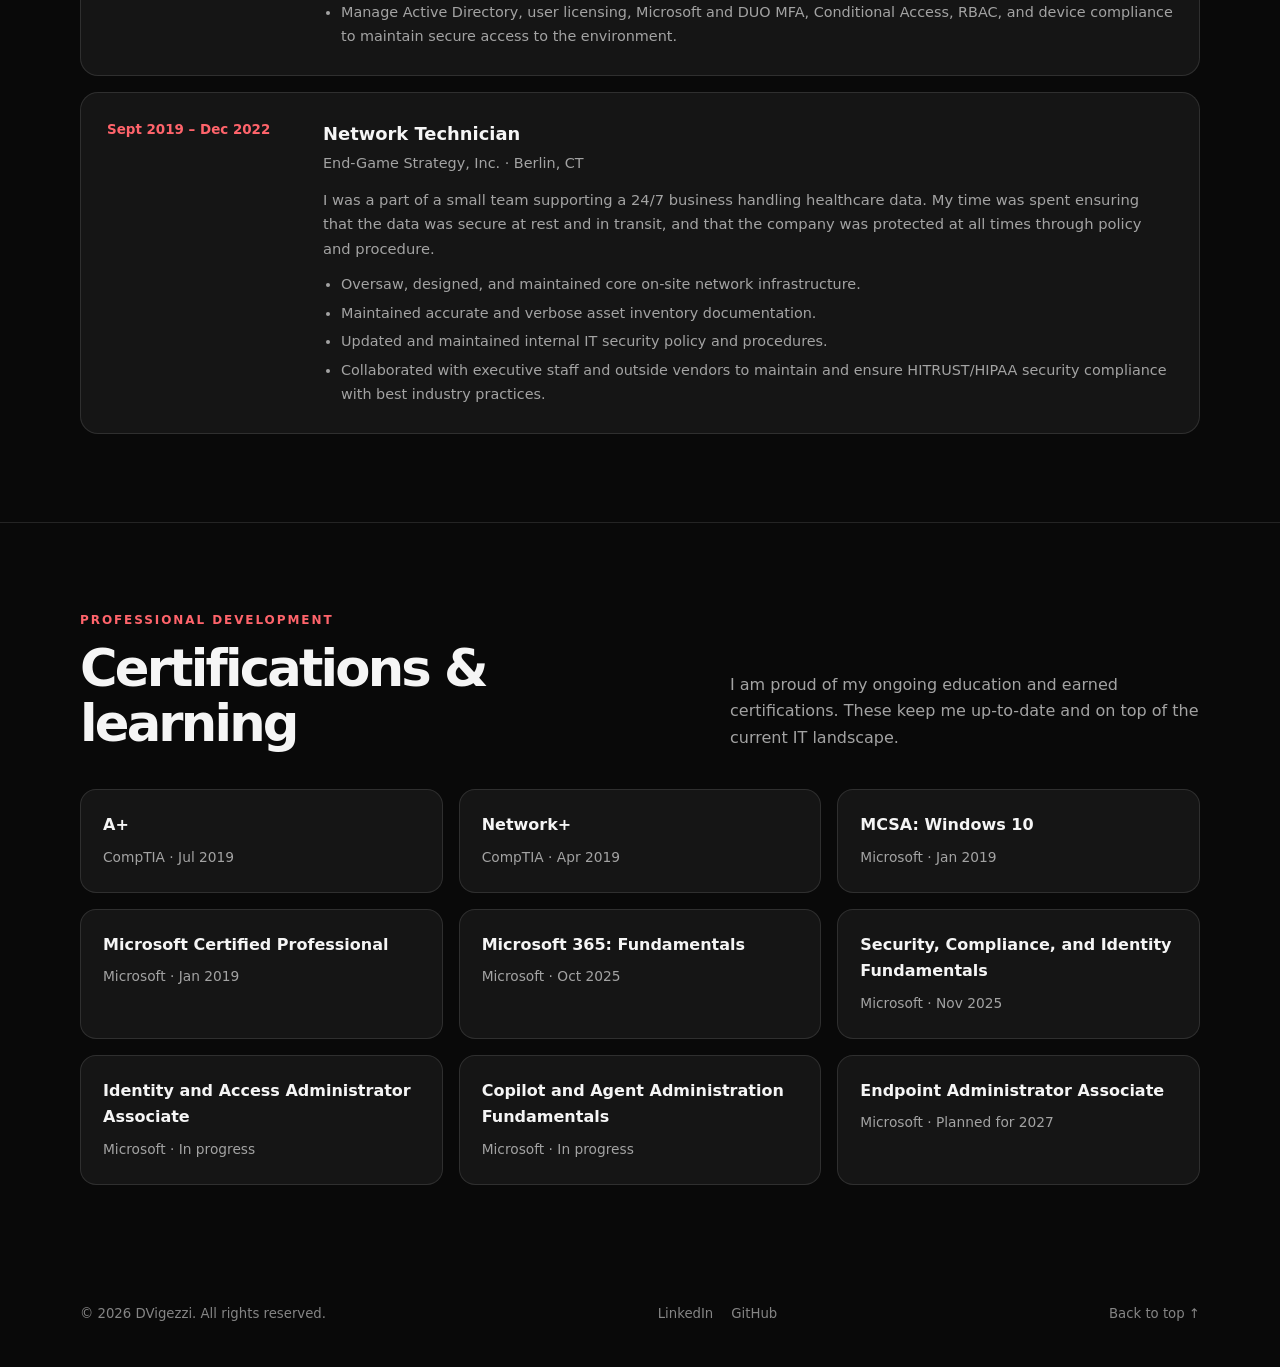
==== commit 7066e5c5: "Update index.html" ====
--- a/index.html
+++ b/index.html
@@ -48,6 +48,8 @@
     .nav-links a { color: var(--muted); font-size: .91rem; transition: color .2s ease; }
     .nav-links a:hover, .nav-links a:focus-visible { color: var(--ink); }
     .nav-cta { padding: 10px 16px; border: 1px solid rgba(239,48,56,.55); border-radius: 999px; color: var(--ink) !important; }
+    .nav-login { border-color: var(--accent); background: var(--accent); color: #fff !important; }
+    .nav-login:hover, .nav-login:focus-visible { background: #d9232b; border-color: #d9232b; }
     .menu-toggle { display: none; width: 42px; height: 42px; border: 1px solid var(--line); border-radius: 12px; background: var(--surface); color: var(--ink); cursor: pointer; }
 
     .hero { padding: 122px 0 112px; max-width: var(--max-width); }
@@ -235,6 +237,8 @@
         <li><a href="#skills">Technical skills</a></li>
         <li><a href="#experience">Experience</a></li>
         <li><a href="#certifications">Certifications</a></li>
+        <li><a href="/blog/">Blog</a></li>
+        <li><a class="nav-cta nav-login" href="/blog/admin/?login=1">Sign in ↗</a></li>
         <li><a class="nav-cta contact-trigger" href="#contact">Contact ↗</a></li>
       </ul>
     </nav>
